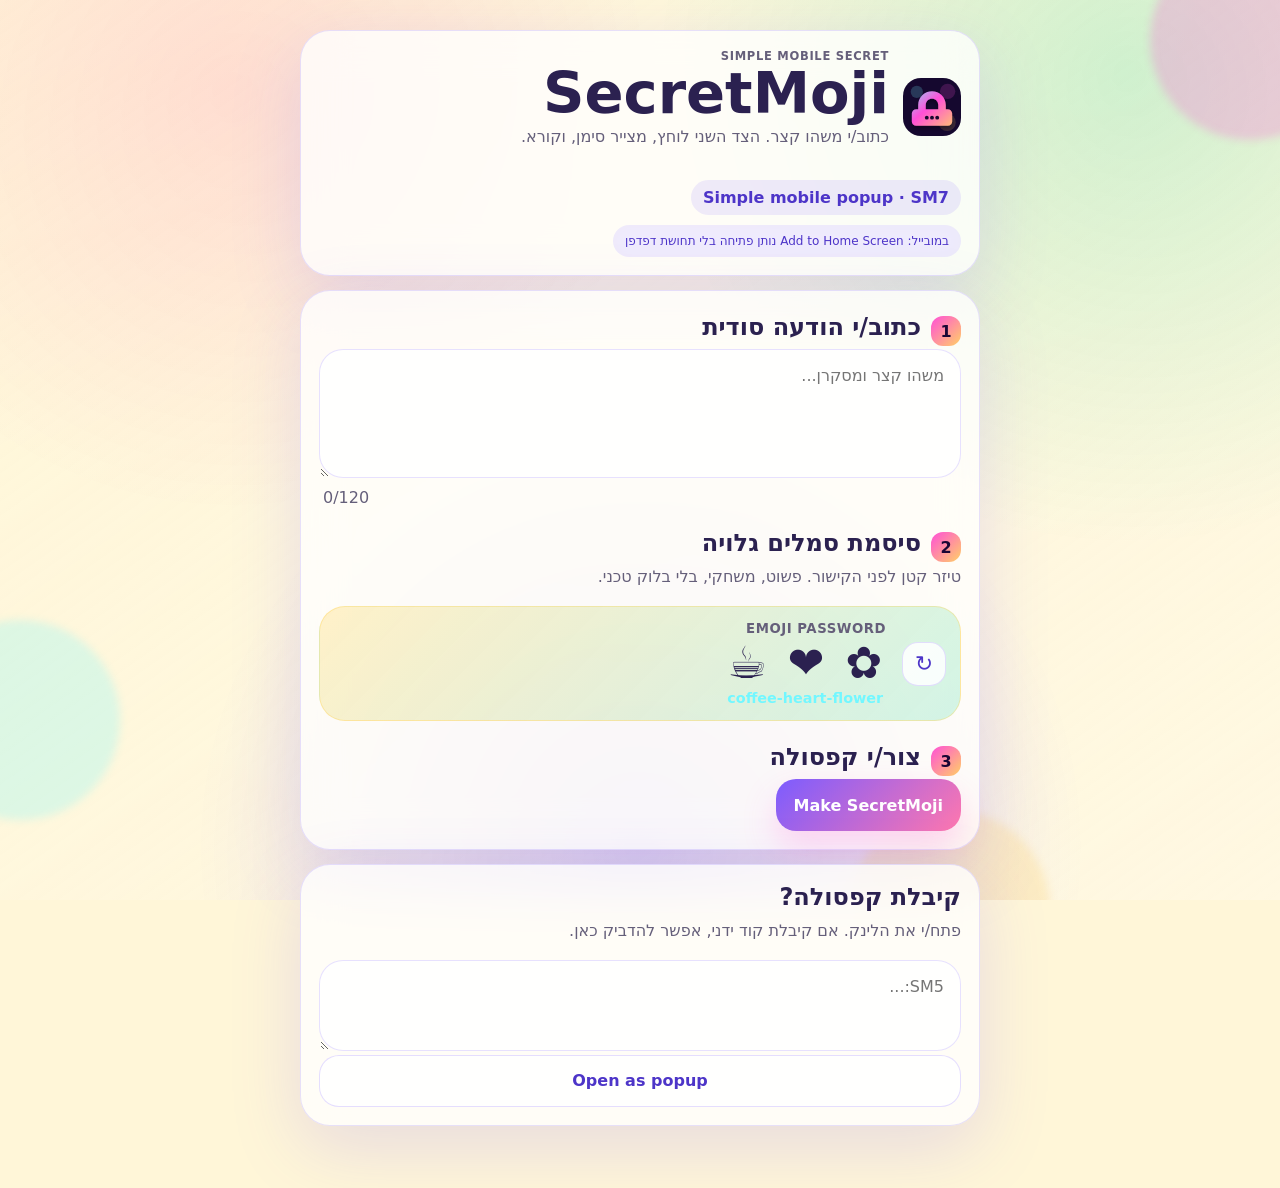
==== reset.html @ df3d063a "feat: rebuild SecretMoji v7 simple mobile popup" ====
<!doctype html>
<html lang="he" dir="rtl">
<head>
  <meta charset="utf-8" />
  <meta name="viewport" content="width=device-width, initial-scale=1" />
  <title>SecretMoji reset</title>
  <style>
    body{font-family:system-ui,-apple-system,Segoe UI,sans-serif;min-height:100svh;display:grid;place-items:center;margin:0;background:#fff6d8;color:#2b2150}
    .card{max-width:420px;margin:20px;padding:24px;border-radius:28px;background:rgba(255,255,255,.72);box-shadow:0 24px 70px rgba(124,92,255,.22);text-align:center}
    .pill{display:inline-block;padding:8px 12px;border-radius:999px;background:#dff7ee;color:#135f46;font-weight:800}
  </style>
</head>
<body>
  <main class="card">
    <div class="pill">SecretMoji reset</div>
    <h1>מנקה גרסה ישנה...</h1>
    <p>עוד רגע נפתח את הגרסה הנקייה.</p>
  </main>
  <script>
    (async () => {
      try {
        if ('serviceWorker' in navigator) {
          const regs = await navigator.serviceWorker.getRegistrations();
          await Promise.all(regs.map((r) => r.unregister()));
        }
        if ('caches' in window) {
          const keys = await caches.keys();
          await Promise.all(keys.map((k) => caches.delete(k)));
        }
      } catch (e) {}
      location.replace('./?v=v7-simple-20260512-02&reset=1');
    })();
  </script>
</body>
</html>
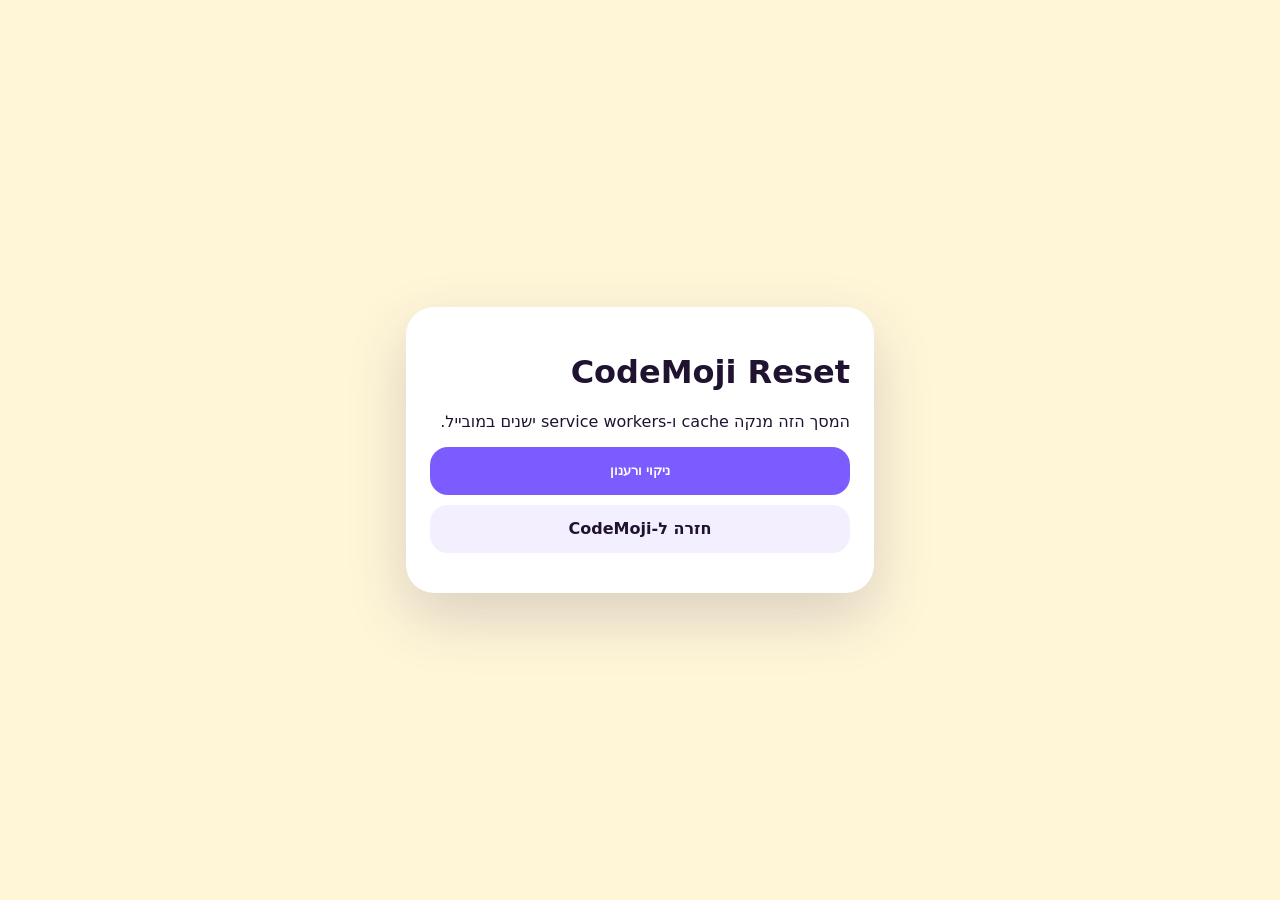
==== commit 96b3fd18: "feat: build CodeMoji CM8 single-card mobile loop" ====
--- a/reset.html
+++ b/reset.html
@@ -3,33 +3,41 @@
 <head>
   <meta charset="utf-8" />
   <meta name="viewport" content="width=device-width, initial-scale=1" />
-  <title>SecretMoji reset</title>
+  <title>CodeMoji Reset</title>
   <style>
-    body{font-family:system-ui,-apple-system,Segoe UI,sans-serif;min-height:100svh;display:grid;place-items:center;margin:0;background:#fff6d8;color:#2b2150}
-    .card{max-width:420px;margin:20px;padding:24px;border-radius:28px;background:rgba(255,255,255,.72);box-shadow:0 24px 70px rgba(124,92,255,.22);text-align:center}
-    .pill{display:inline-block;padding:8px 12px;border-radius:999px;background:#dff7ee;color:#135f46;font-weight:800}
+    body { margin:0; min-height:100svh; display:grid; place-items:center; font-family:system-ui,Arial,sans-serif; background:#fff6d8; color:#201331; }
+    main { width:min(420px, calc(100% - 24px)); padding:24px; border-radius:28px; background:white; box-shadow:0 24px 60px rgba(53,32,86,.18); }
+    button,a { display:grid; place-items:center; min-height:48px; border-radius:18px; border:0; font-weight:900; text-decoration:none; }
+    button { width:100%; background:#7c5cff; color:white; }
+    a { margin-top:10px; background:#f3efff; color:#201331; }
   </style>
 </head>
 <body>
-  <main class="card">
-    <div class="pill">SecretMoji reset</div>
-    <h1>מנקה גרסה ישנה...</h1>
-    <p>עוד רגע נפתח את הגרסה הנקייה.</p>
+  <main>
+    <h1>CodeMoji Reset</h1>
+    <p>המסך הזה מנקה cache ו-service workers ישנים במובייל.</p>
+    <button id="resetBtn">ניקוי ורענון</button>
+    <a href="./?v=cm8-reset">חזרה ל-CodeMoji</a>
+    <p id="status"></p>
   </main>
   <script>
-    (async () => {
+    const status = document.getElementById("status");
+    document.getElementById("resetBtn").onclick = async () => {
       try {
-        if ('serviceWorker' in navigator) {
+        if ("serviceWorker" in navigator) {
           const regs = await navigator.serviceWorker.getRegistrations();
           await Promise.all(regs.map((r) => r.unregister()));
         }
-        if ('caches' in window) {
+        if ("caches" in window) {
           const keys = await caches.keys();
           await Promise.all(keys.map((k) => caches.delete(k)));
         }
-      } catch (e) {}
-      location.replace('./?v=v7-simple-20260512-02&reset=1');
-    })();
+        status.textContent = "נוקה. חוזרים לגרסה החדשה.";
+        location.href = "./?v=cm8-clean";
+      } catch {
+        status.textContent = "ניקוי חלקי. נסה/י רענון ידני.";
+      }
+    };
   </script>
 </body>
-</html>
+</html>
